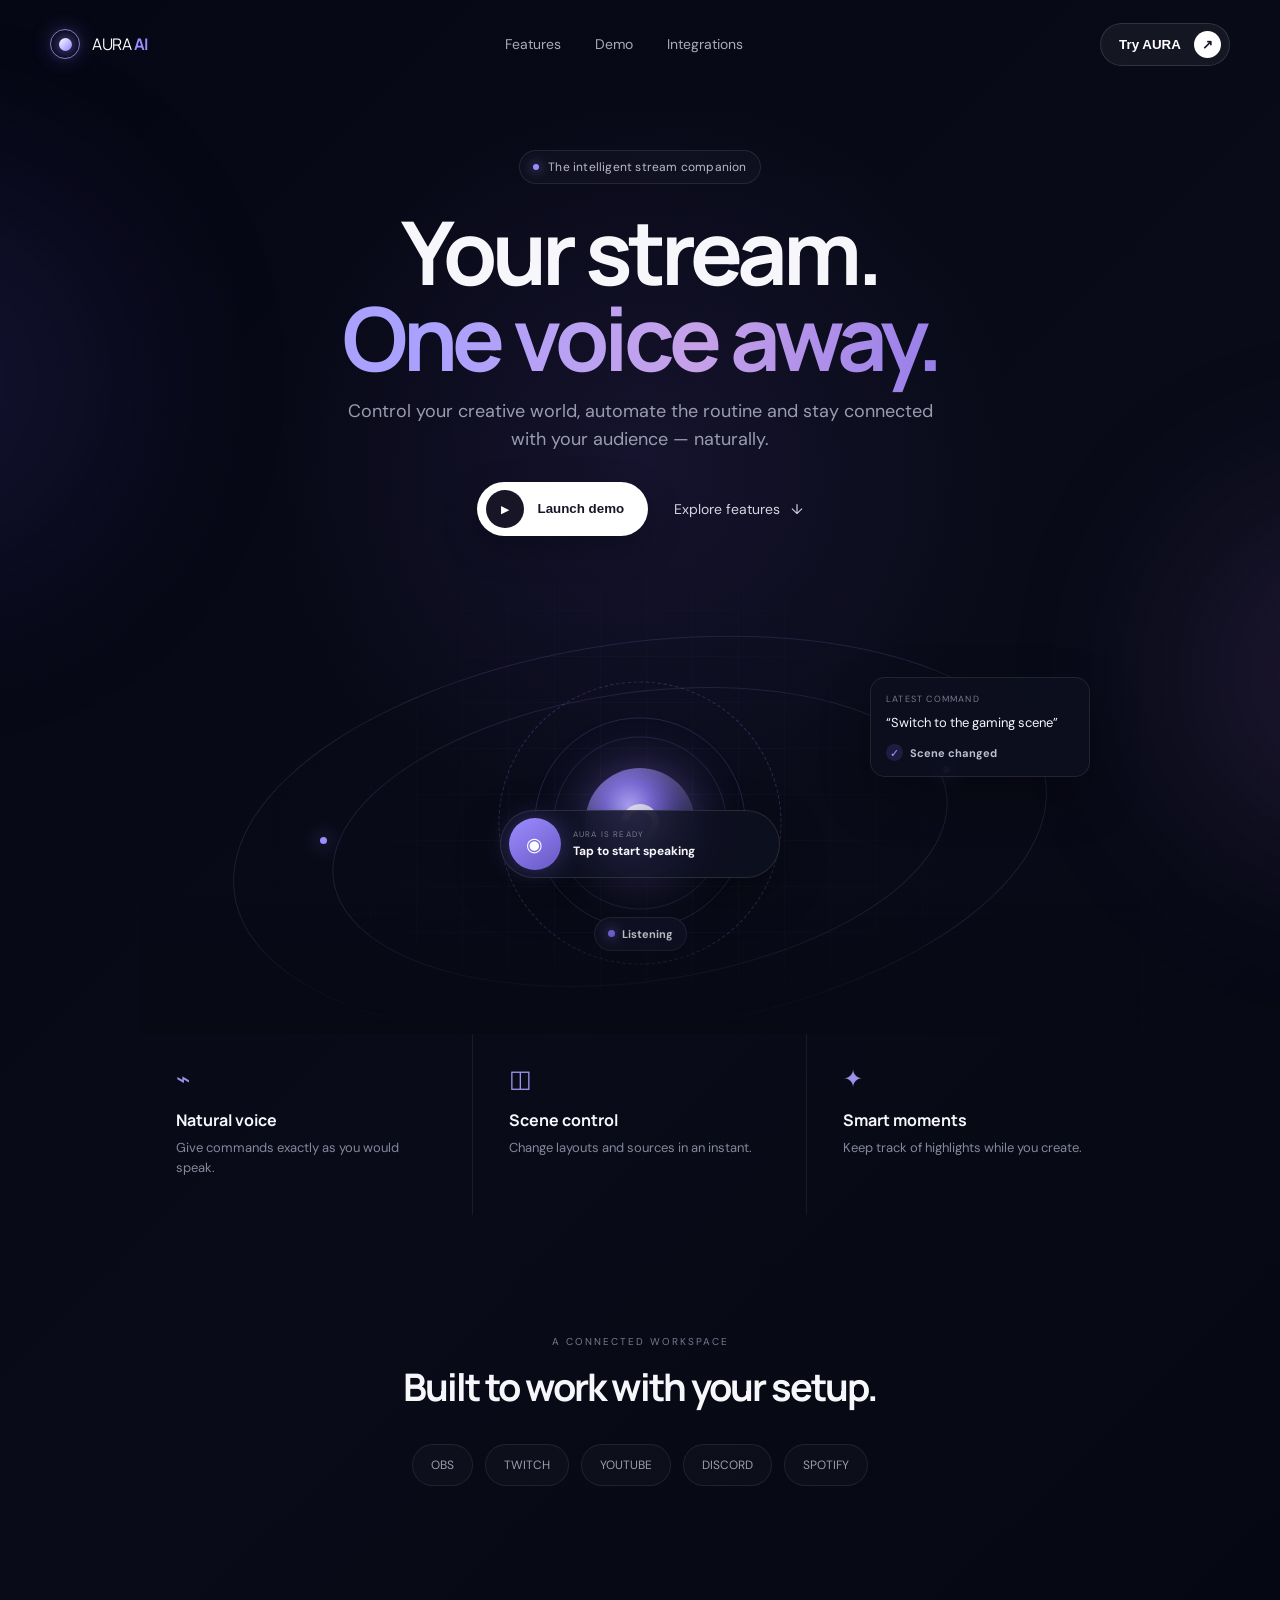
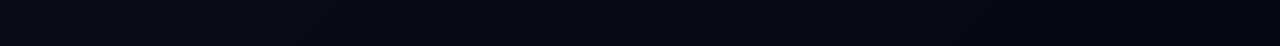
==== index.html @ 280cbdcf "Create the AURA AI landing page and interactive demo" ====
<!doctype html>
<html lang="ro">
  <head>
    <meta charset="UTF-8" />
    <meta name="viewport" content="width=device-width, initial-scale=1.0" />
    <meta name="theme-color" content="#05070f" />
    <title>AURA AI — Your stream, on autopilot</title>
    <meta name="description" content="AURA AI is an intelligent creative copilot for modern streamers." />
    <link rel="preconnect" href="https://fonts.googleapis.com" />
    <link rel="preconnect" href="https://fonts.gstatic.com" crossorigin />
    <link href="https://fonts.googleapis.com/css2?family=DM+Sans:wght@400;500;600;700&family=Manrope:wght@600;700;800&display=swap" rel="stylesheet" />
    <link rel="stylesheet" href="styles.css" />
  </head>
  <body>
    <div class="ambient ambient-one"></div>
    <div class="ambient ambient-two"></div>

    <nav class="nav">
      <a class="brand" href="#" aria-label="AURA AI acasă">
        <span class="brand-mark"><span></span></span>
        <span>AURA <b>AI</b></span>
      </a>
      <div class="nav-links">
        <a href="#features">Features</a>
        <a href="#demo">Demo</a>
        <a href="#integrations">Integrations</a>
      </div>
      <button class="nav-cta" data-scroll="demo">Try AURA <span>↗</span></button>
    </nav>

    <main>
      <section class="hero">
        <div class="eyebrow"><span></span> The intelligent stream companion</div>
        <h1>Your stream.<br /><em>One voice away.</em></h1>
        <p class="hero-copy">Control your creative world, automate the routine and stay connected with your audience — naturally.</p>
        <div class="hero-actions">
          <button class="primary-btn" data-scroll="demo"><span class="play-icon">▶</span> Launch demo</button>
          <a class="text-link" href="#features">Explore features <span>↓</span></a>
        </div>

        <div class="orbital-stage" id="demo">
          <div class="orbital-grid"></div>
          <div class="orbit orbit-one"></div>
          <div class="orbit orbit-two"></div>
          <div class="orbit-dot dot-one"></div>
          <div class="orbit-dot dot-two"></div>
          <div class="orbital-core">
            <div class="core-rings"><span class="core-ring ring-one"></span><span class="core-ring ring-two"></span><span class="core-ring ring-three"></span></div>
            <div class="core-symbol"><span></span></div>
            <div class="voice-status"><span class="pulse-dot"></span><b id="voiceStatus">Listening</b></div>
          </div>
          <aside class="command-card">
            <div class="command-label">LATEST COMMAND</div>
            <div class="command-text" id="commandText">“Switch to the gaming scene”</div>
            <div class="command-result"><span>✓</span><b>Scene changed</b></div>
          </aside>
        </div>
      </section>

      <section class="feature-strip" id="features">
        <article><div class="feature-icon">⌁</div><h3>Natural voice</h3><p>Give commands exactly as you would speak.</p></article>
        <article><div class="feature-icon">◫</div><h3>Scene control</h3><p>Change layouts and sources in an instant.</p></article>
        <article><div class="feature-icon">✦</div><h3>Smart moments</h3><p>Keep track of highlights while you create.</p></article>
      </section>

      <section class="integrations" id="integrations">
        <p class="section-kicker">A CONNECTED WORKSPACE</p>
        <h2>Built to work with your setup.</h2>
        <div class="integration-row"><span>OBS</span><span>TWITCH</span><span>YOUTUBE</span><span>DISCORD</span><span>SPOTIFY</span></div>
      </section>
    </main>

    <div class="voice-dock">
      <button id="voiceButton" class="mic-button" aria-label="Start voice demo"><span>◉</span></button>
      <div><small>AURA IS READY</small><strong id="dockText">Tap to start speaking</strong></div>
    </div>

    <script src="app.js"></script>
  </body>
</html>
---- styles.css ----
:root {
  --ink: #070914;
  --panel: #0d1020;
  --violet: #8572ff;
  --pink: #c78cff;
  --white: #f7f7fb;
  --muted: #9a9daf;
}

* { box-sizing: border-box; }
html { scroll-behavior: smooth; }
body {
  margin: 0;
  min-height: 100vh;
  overflow-x: hidden;
  color: var(--white);
  background:
    radial-gradient(circle at 50% 28%, rgba(105, 76, 185, .14), transparent 28%),
    linear-gradient(135deg, #060714 0%, #090b18 55%, #050712 100%);
  font-family: "DM Sans", sans-serif;
}

.ambient { position: fixed; border-radius: 50%; filter: blur(100px); pointer-events: none; opacity: .14; }
.ambient-one { width: 400px; height: 400px; background: #5d4fd7; left: -280px; top: 20%; }
.ambient-two { width: 360px; height: 360px; background: #a26ace; right: -260px; top: 55%; }

.nav {
  width: min(1180px, calc(100% - 48px));
  height: 88px;
  margin: auto;
  display: flex;
  align-items: center;
  justify-content: space-between;
  position: relative;
  z-index: 20;
}
.brand { display: flex; align-items: center; gap: 12px; color: white; text-decoration: none; font-family: "Manrope", sans-serif; letter-spacing: -.5px; }
.brand b { color: #9e8cff; }
.brand-mark { width: 30px; height: 30px; border: 1px solid rgba(185,174,255,.7); border-radius: 50%; display: grid; place-items: center; box-shadow: 0 0 20px rgba(133,114,255,.25); }
.brand-mark span { width: 13px; height: 13px; border-radius: 50%; background: linear-gradient(135deg, #fff, #9181ff); box-shadow: 0 0 14px #8d7aff; }
.nav-links { display: flex; gap: 34px; }
.nav-links a { color: #aaaabd; text-decoration: none; font-size: 14px; transition: .2s; }
.nav-links a:hover { color: white; }
.nav-cta { height: 43px; border: 1px solid rgba(255,255,255,.12); border-radius: 100px; background: rgba(255,255,255,.055); color: white; padding: 0 8px 0 18px; font-weight: 600; cursor: pointer; backdrop-filter: blur(12px); }
.nav-cta span { display: inline-grid; place-items: center; width: 27px; height: 27px; margin-left: 10px; border-radius: 50%; background: white; color: #171526; }

.hero { text-align: center; padding-top: 62px; }
.eyebrow { display: inline-flex; align-items: center; gap: 9px; color: #bbb9c9; border: 1px solid rgba(255,255,255,.09); border-radius: 100px; padding: 8px 13px; font-size: 12px; letter-spacing: .2px; background: rgba(255,255,255,.025); }
.eyebrow span { width: 6px; height: 6px; border-radius: 50%; background: #9d8cff; box-shadow: 0 0 12px #9d8cff; }
.hero h1 { margin: 24px 0 18px; font-family: "Manrope", sans-serif; font-size: clamp(52px, 7vw, 88px); line-height: .98; letter-spacing: -5px; }
.hero h1 em { font-style: normal; color: transparent; background: linear-gradient(100deg, #aaa1ff 15%, #c6a1e8 60%, #967de9); background-clip: text; -webkit-background-clip: text; }
.hero-copy { width: min(600px, calc(100% - 40px)); margin: 0 auto; color: var(--muted); font-size: 18px; line-height: 1.55; }
.hero-actions { display: flex; justify-content: center; align-items: center; gap: 26px; margin-top: 28px; }
.primary-btn { height: 54px; border: 0; border-radius: 100px; background: white; color: #171526; padding: 0 24px 0 9px; font-weight: 700; cursor: pointer; box-shadow: 0 12px 35px rgba(0,0,0,.25); }
.play-icon { display: inline-grid; place-items: center; width: 38px; height: 38px; margin-right: 10px; border-radius: 50%; background: #171526; color: white; font-size: 10px; }
.text-link { color: #d5d4df; text-decoration: none; font-size: 14px; }.text-link span { margin-left: 7px; }

.orbital-stage { width: min(1000px, calc(100% - 40px)); height: 470px; margin: 28px auto 0; position: relative; overflow: hidden; border-radius: 38px 38px 0 0; }
.orbital-stage::after { content:""; position:absolute; inset:0; background: linear-gradient(transparent 72%, #070914 100%); pointer-events:none; }
.orbital-grid { position:absolute; inset: 0; background-image: linear-gradient(rgba(143,132,220,.055) 1px, transparent 1px), linear-gradient(90deg, rgba(143,132,220,.055) 1px, transparent 1px); background-size: 46px 46px; mask-image: radial-gradient(circle at 50% 58%, black 0, transparent 68%); }
.orbit { position: absolute; left: 50%; top: 58%; border: 1px solid rgba(155,145,230,.15); border-radius: 50%; transform: translate(-50%, -50%) rotate(-8deg); }
.orbit-one { width: 620px; height: 290px; }.orbit-two { width: 820px; height: 390px; }
.orbit-dot { position:absolute; width:7px; height:7px; border-radius:50%; background:#9d8cff; box-shadow:0 0 20px #9d8cff; }.dot-one { left:18%; top:58%; }.dot-two { right:19%; top:43%; }
.orbital-core { position:absolute; width:240px; height:240px; left:50%; top:55%; transform:translate(-50%,-50%); display:grid; place-items:center; }
.core-rings, .core-ring { position:absolute; inset:0; border-radius:50%; }.core-ring { border:1px solid rgba(153,139,238,.22); }.ring-one { transform:scale(.72); }.ring-two { transform:scale(.88); }.ring-three { transform:scale(1.18); border-style:dashed; animation:spin 20s linear infinite; }
.core-symbol { width:110px; height:110px; border-radius:50%; display:grid; place-items:center; background:radial-gradient(circle at 40% 35%, #b5aaff 0, #7767d3 25%, #2d285a 62%, #17182c 100%); box-shadow:0 0 50px rgba(131,108,223,.45), inset 0 0 25px rgba(255,255,255,.18); animation:float 4s ease-in-out infinite; }.core-symbol span { width:38px;height:38px;border-radius:50%;border:7px solid rgba(255,255,255,.72);border-left-color:transparent;transform:rotate(-35deg); }
.voice-status { position:absolute; bottom:-8px; display:flex; align-items:center; gap:7px; height:34px; padding:0 13px; border-radius:100px; background:#111326; border:1px solid rgba(255,255,255,.09); font-size:11px; }.pulse-dot { width:7px;height:7px;border-radius:50%;background:#8c7aff;box-shadow:0 0 12px #8c7aff; }
.command-card { position:absolute; right:5%; top:24%; z-index:3; width:220px; text-align:left; padding:15px; border:1px solid rgba(255,255,255,.09); border-radius:15px; background:rgba(13,15,31,.88); backdrop-filter:blur(15px); box-shadow:0 20px 50px rgba(0,0,0,.3); }.command-label { color:#77798d;font-size:9px;letter-spacing:1.2px;margin-bottom:9px; }.command-text { font-size:13px;line-height:1.4; }.command-result { display:flex;align-items:center;gap:7px;margin-top:12px;color:#bdbfd0;font-size:11px; }.command-result span { display:grid;place-items:center;width:17px;height:17px;border-radius:50%;background:rgba(133,114,255,.16);color:#aa9cff; }

.feature-strip { width:min(1000px, calc(100% - 40px)); margin:-2px auto 0; display:grid; grid-template-columns:repeat(3,1fr); border-top:1px solid rgba(255,255,255,.07); }
.feature-strip article { padding:30px 36px 38px; border-right:1px solid rgba(255,255,255,.07); }.feature-strip article:last-child { border-right:0; }.feature-icon { color:#9e91ea;font-size:24px;height:38px; }.feature-strip h3 { margin:8px 0 7px;font-family:"Manrope",sans-serif;font-size:16px; }.feature-strip p { margin:0;color:#85889b;font-size:13px;line-height:1.5; }
.integrations { text-align:center; padding:110px 20px 160px; }.section-kicker { color:#77798d;font-size:10px;letter-spacing:2px; }.integrations h2 { margin:12px 0 32px;font-family:"Manrope",sans-serif;font-size:38px;letter-spacing:-2px; }.integration-row { display:flex;justify-content:center;flex-wrap:wrap;gap:12px; }.integration-row span { border:1px solid rgba(255,255,255,.08);border-radius:100px;padding:12px 18px;color:#9c9dad;background:rgba(255,255,255,.025);font-size:12px; }
.voice-dock { position:fixed;z-index:30;left:50%;bottom:22px;transform:translateX(-50%);height:68px;width:280px;padding:8px 16px 8px 8px;border:1px solid rgba(255,255,255,.11);border-radius:100px;background:rgba(14,16,32,.82);backdrop-filter:blur(18px);display:flex;align-items:center;gap:12px;box-shadow:0 15px 45px rgba(0,0,0,.38); }.mic-button { width:52px;height:52px;flex:0 0 52px;border:0;border-radius:50%;background:linear-gradient(145deg,#9d8cff,#6758c4);color:white;cursor:pointer;box-shadow:0 0 25px rgba(133,114,255,.35); }.mic-button span { font-size:19px; }.voice-dock div { display:flex;flex-direction:column;text-align:left; }.voice-dock small { color:#77798d;font-size:8px;letter-spacing:1.2px;margin-bottom:4px; }.voice-dock strong { font-size:12px; }.voice-dock.listening .mic-button { animation:micPulse 1.5s ease-in-out infinite; }

@keyframes spin { to { transform:scale(1.18) rotate(360deg); } }@keyframes float { 50% { transform:translateY(-8px); } }@keyframes micPulse { 50% { box-shadow:0 0 0 10px rgba(133,114,255,.09),0 0 35px rgba(133,114,255,.55); } }

@media (max-width: 760px) { .nav { width:calc(100% - 32px); }.nav-links { display:none; }.hero { padding-top:42px; }.hero h1 { letter-spacing:-3px; }.hero-copy { font-size:16px; }.orbital-stage { height:420px;width:calc(100% - 20px); }.orbit-one { width:480px; }.orbit-two { width:650px; }.command-card { right:12px;top:8%;width:190px; }.feature-strip { grid-template-columns:1fr; }.feature-strip article { border-right:0;border-bottom:1px solid rgba(255,255,255,.07); }.feature-strip article:last-child { border-bottom:0; }.integrations h2 { font-size:30px; }.voice-dock { bottom:12px; } }
@media (max-width: 480px) { .nav-cta { font-size:0;padding-left:8px; }.nav-cta span { margin:0; }.hero h1 { font-size:48px; }.hero-actions { flex-direction:column;gap:14px; }.orbital-stage { height:390px; }.orbital-core { width:210px;height:210px; }.command-card { top:auto;bottom:24px;left:50%;right:auto;transform:translateX(-50%); }.integrations { padding-bottom:130px; } }
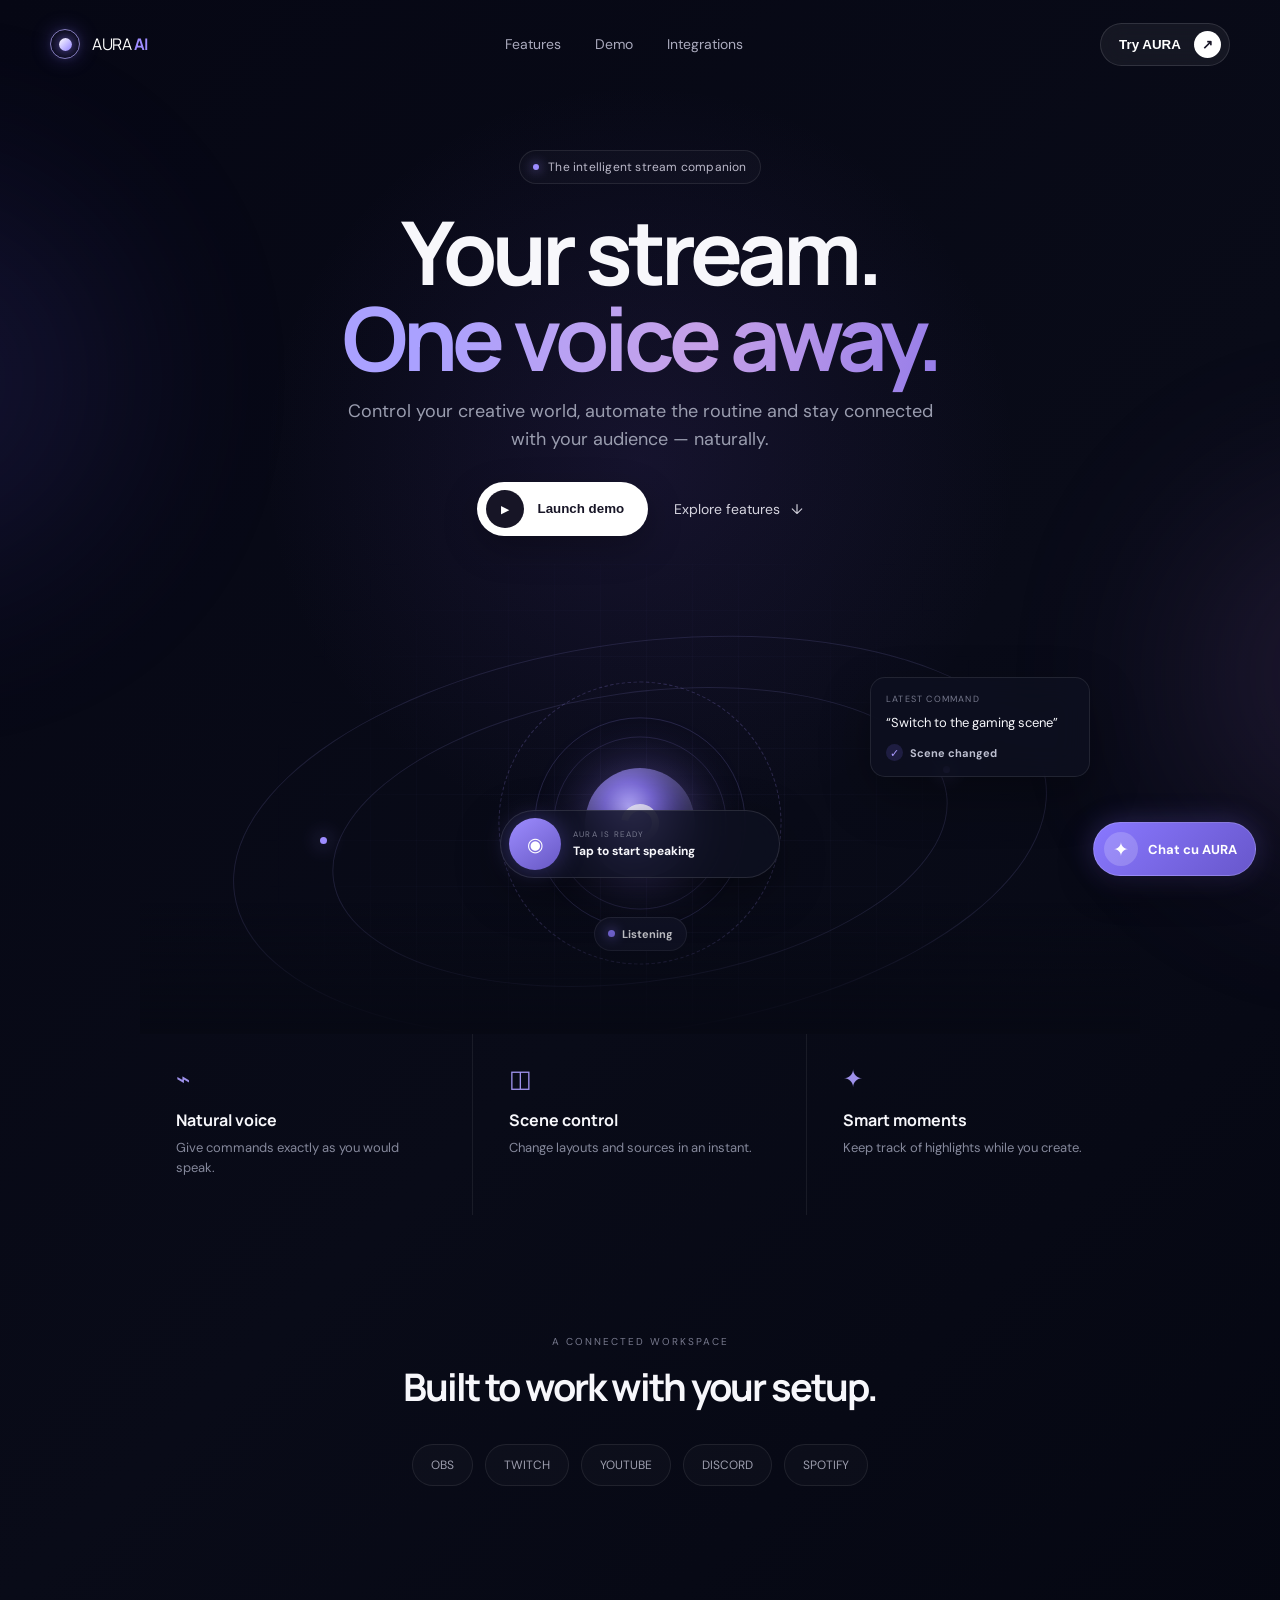
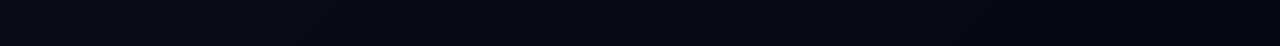
==== commit a80787b1: "Add an interactive AURA AI chat widget" ====
--- a/index.html
+++ b/index.html
@@ -10,6 +10,7 @@
     <link rel="preconnect" href="https://fonts.gstatic.com" crossorigin />
     <link href="https://fonts.googleapis.com/css2?family=DM+Sans:wght@400;500;600;700&family=Manrope:wght@600;700;800&display=swap" rel="stylesheet" />
     <link rel="stylesheet" href="styles.css" />
+    <link rel="stylesheet" href="chat.css" />
   </head>
   <body>
     <div class="ambient ambient-one"></div>
@@ -75,6 +76,28 @@
       <div><small>AURA IS READY</small><strong id="dockText">Tap to start speaking</strong></div>
     </div>
 
+    <section class="chat-widget" id="chatWidget" aria-label="Chat AURA AI" aria-hidden="true">
+      <header class="chat-header">
+        <div class="chat-avatar">✦</div>
+        <div class="chat-heading"><strong>Chat cu AURA</strong><span><i></i> Demo interactiv</span></div>
+        <button class="chat-close" id="chatClose" aria-label="Închide chatul">×</button>
+      </header>
+      <div class="chat-messages" id="chatMessages" role="log" aria-live="polite">
+        <div class="chat-message aura-message"><span class="message-avatar">✦</span><div class="message-bubble">Salut! Sunt AURA. Scrie o comandă de test, de exemplu „deschide YouTube” sau „schimbă scena la gaming”.</div></div>
+      </div>
+      <div class="chat-suggestions" aria-label="Comenzi sugerate">
+        <button type="button" data-prompt="Deschide YouTube">Deschide YouTube</button>
+        <button type="button" data-prompt="Schimbă scena la gaming">Scena gaming</button>
+      </div>
+      <form class="chat-compose" id="chatForm">
+        <label class="visually-hidden" for="chatInput">Scrie un mesaj</label>
+        <input id="chatInput" name="message" type="text" placeholder="Scrie o comandă…" autocomplete="off" maxlength="240" />
+        <button type="submit" aria-label="Trimite mesaj">↑</button>
+      </form>
+      <p class="chat-note">Demo: comenzile pentru aplicații desktop sunt simulate.</p>
+    </section>
+    <button class="chat-launcher" id="chatLauncher" aria-label="Deschide chatul cu AURA"><span>✦</span><b>Chat cu AURA</b></button>
+
     <script src="app.js"></script>
   </body>
 </html>
--- a/chat.css
+++ b/chat.css
@@ -0,0 +1,56 @@
+/* AURA AI chat widget */
+.chat-launcher {
+  position: fixed;
+  z-index: 40;
+  right: 24px;
+  bottom: 24px;
+  display: flex;
+  align-items: center;
+  gap: 10px;
+  min-height: 54px;
+  padding: 0 18px 0 10px;
+  border: 1px solid rgba(255,255,255,.18);
+  border-radius: 100px;
+  color: #fff;
+  background: linear-gradient(135deg, #8978ff, #6857cb);
+  box-shadow: 0 12px 35px rgba(0,0,0,.4), 0 0 28px rgba(133,114,255,.3);
+  font: inherit;
+  cursor: pointer;
+}
+.chat-launcher span { display:grid;place-items:center;width:34px;height:34px;border-radius:50%;background:rgba(255,255,255,.18);font-size:19px; }
+.chat-launcher b { font-size:13px; }
+.chat-launcher[aria-expanded="true"] { opacity:0;pointer-events:none; }
+.chat-widget {
+  position: fixed;
+  z-index: 39;
+  right: 24px;
+  bottom: 90px;
+  display: flex;
+  flex-direction: column;
+  width: min(370px, calc(100vw - 28px));
+  height: min(520px, calc(100vh - 125px));
+  min-height: 360px;
+  overflow: hidden;
+  border: 1px solid rgba(255,255,255,.12);
+  border-radius: 20px;
+  background: rgba(12,14,29,.97);
+  box-shadow: 0 24px 80px rgba(0,0,0,.55), 0 0 45px rgba(112,91,204,.12);
+  backdrop-filter: blur(20px);
+  opacity: 0;
+  visibility: hidden;
+  transform: translateY(12px) scale(.98);
+  transform-origin: bottom right;
+  transition: opacity .2s ease, transform .2s ease, visibility .2s;
+}
+.chat-widget.is-open { opacity:1;visibility:visible;transform:translateY(0) scale(1); }
+.chat-header { display:flex;align-items:center;gap:11px;padding:15px 16px;border-bottom:1px solid rgba(255,255,255,.08); }
+.chat-avatar,.message-avatar { display:grid;place-items:center;flex:0 0 36px;width:36px;height:36px;border-radius:50%;color:white;background:linear-gradient(145deg,#a79aff,#6755c8);box-shadow:0 0 18px rgba(133,114,255,.25); }
+.chat-heading { display:flex;flex-direction:column;gap:4px;flex:1;text-align:left; }.chat-heading strong { font-size:13px; }.chat-heading span { color:#9496aa;font-size:10px; }.chat-heading i { display:inline-block;width:6px;height:6px;margin-right:5px;border-radius:50%;background:#76d6a5; }
+.chat-close { border:0;background:transparent;color:#aaaabd;font-size:24px;line-height:1;cursor:pointer; }
+.chat-messages { display:flex;flex:1;flex-direction:column;gap:13px;overflow-y:auto;padding:17px 14px;scrollbar-color:#393550 transparent; }
+.chat-message { display:flex;align-items:flex-end;gap:8px;max-width:92%; }.chat-message.user-message { align-self:flex-end; }.chat-message.aura-message { align-self:flex-start; }
+.message-avatar { width:25px;height:25px;flex-basis:25px;font-size:12px; }.message-bubble { padding:11px 13px;border:1px solid rgba(255,255,255,.07);border-radius:15px 15px 15px 4px;background:#17192d;color:#e8e8f1;font-size:12px;line-height:1.55;text-align:left;overflow-wrap:anywhere; }.user-message .message-bubble { border-color:rgba(157,140,255,.2);border-radius:15px 15px 4px 15px;background:#37305f; }
+.chat-suggestions { display:flex;gap:7px;overflow-x:auto;padding:0 14px 12px; }.chat-suggestions button { flex:0 0 auto;padding:7px 10px;border:1px solid rgba(161,147,255,.25);border-radius:100px;background:rgba(133,114,255,.08);color:#c7c0ff;font:inherit;font-size:10px;cursor:pointer; }.chat-suggestions button:hover { background:rgba(133,114,255,.18); }
+.chat-compose { display:flex;gap:8px;align-items:center;padding:10px 12px;border-top:1px solid rgba(255,255,255,.08); }.chat-compose input { min-width:0;flex:1;height:42px;padding:0 13px;border:1px solid rgba(255,255,255,.1);border-radius:12px;outline:none;background:#090b18;color:#fff;font:inherit;font-size:12px; }.chat-compose input:focus { border-color:#8473e6; }.chat-compose input::placeholder { color:#77798d; }.chat-compose button { width:40px;height:40px;border:0;border-radius:12px;background:#8978ff;color:#fff;font-size:22px;cursor:pointer; }.chat-note { margin:0;padding:0 14px 11px;color:#77798d;font-size:9px;text-align:center; }
+.visually-hidden { position:absolute;width:1px;height:1px;padding:0;margin:-1px;overflow:hidden;clip:rect(0,0,0,0);white-space:nowrap;border:0; }
+@media (max-width: 600px) { .chat-launcher { right:14px;bottom:88px; }.chat-widget { right:14px;bottom:150px;height:min(500px,calc(100vh - 180px)); }.voice-dock { z-index:35; } }
